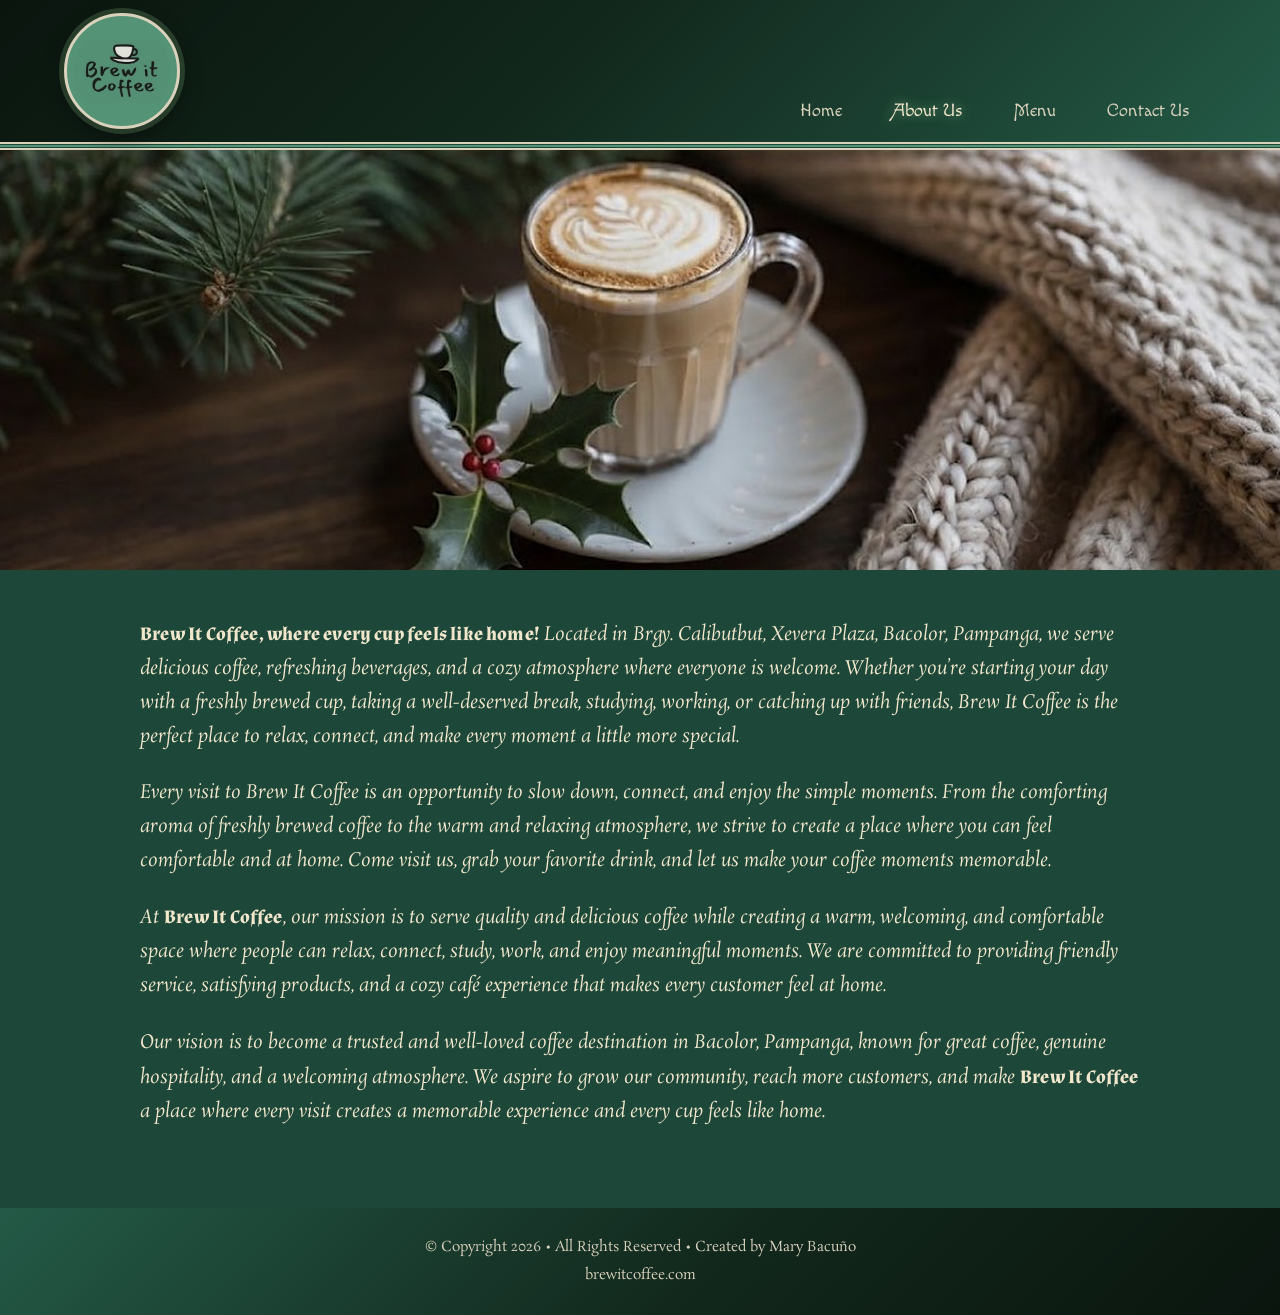
==== about.html @ 17ada0be "first commit" ====
<!--
	Brew It Coffee
	Your Name: Bacuño, Mary Angely M.
  Section: WD-202
	Today's Date: October 17, 2026

	-->

<!DOCTYPE html>
<html lang="en">
<head>
  <meta charset="UTF-8">
  <meta name="viewport" content="width=device-width, initial-scale=1">
  <title>About Us | Brew It Coffee</title>
  <link rel="icon" type="image/png" sizes="32x32" href="images/favicon-32.png">
  <link rel="icon" type="image/png" sizes="192x192" href="images/favicon-192.png">
  <link rel="apple-touch-icon" href="images/favicon-192.png">
  <link href="https://fonts.googleapis.com/css2?family=Almendra:wght@400;700&family=Macondo+Swash+Caps&family=Great+Vibes&family=Rosarivo:ital@0;1&display=swap" rel="stylesheet">
  <link rel="stylesheet" href="styles.css">
</head>
<body>
<header class="site-header">
  <a class="logo" href="index.html" aria-label="Brew It Coffee home"><img src="images/logo.jpg" alt="Brew It Coffee"></a>
  <button class="nav-toggle" aria-expanded="false" aria-controls="site-nav" aria-label="Open menu"><span></span><span></span><span></span></button>
  <nav id="site-nav" class="site-nav" aria-label="Main"><ul><li><a href="index.html">Home</a></li><li><a href="about.html" aria-current="page">About Us</a></li><li><a href="menu.html">Menu</a></li><li><a href="contact.html">Contact Us</a></li></ul></nav>
</header>
<div class="rule" aria-hidden="true"></div>

<main data-page="about"><div class="hero hero"><img src="images/hero-about.jpg" alt="A latte beside a knitted blanket"></div><section class="panel prose">
  <p><strong>Brew It Coffee, where every cup feels like home!</strong> Located in Brgy. Calibutbut, Xevera Plaza, Bacolor, Pampanga, we serve delicious coffee, refreshing beverages, and a cozy atmosphere where everyone is welcome. Whether you’re starting your day with a freshly brewed cup, taking a well-deserved break, studying, working, or catching up with friends, Brew It Coffee is the perfect place to relax, connect, and make every moment a little more special.</p>
  <p>Every visit to Brew It Coffee is an opportunity to slow down, connect, and enjoy the simple moments. From the comforting aroma of freshly brewed coffee to the warm and relaxing atmosphere, we strive to create a place where you can feel comfortable and at home. Come visit us, grab your favorite drink, and let us make your coffee moments memorable.</p>
  <p>At <strong>Brew It Coffee</strong>, our mission is to serve quality and delicious coffee while creating a warm, welcoming, and comfortable space where people can relax, connect, study, work, and enjoy meaningful moments. We are committed to providing friendly service, satisfying products, and a cozy café experience that makes every customer feel at home.</p>
  <p>Our vision is to become a trusted and well-loved coffee destination in Bacolor, Pampanga, known for great coffee, genuine hospitality, and a welcoming atmosphere. We aspire to grow our community, reach more customers, and make <strong>Brew It Coffee</strong> a place where every visit creates a memorable experience and every cup feels like home.</p>
</section>
</main>

<footer class="site-footer">
  <p>&copy; Copyright 2026 &bull; All Rights Reserved &bull; Created by <span style="white-space:nowrap">Mary&nbsp;Bacuño</span></p>
  <p><a href="index.html">brewitcoffee.com</a></p>
</footer>
<script src="script.js"></script>
</body>
</html>
---- styles.css ----
/* Brew It Coffee */
/* Your Name: Bacuño, Mary Angely M. */
/* Section: WD-202 */
/* Today's Date: October 17, 2026*/

/* Brew It Coffee — forest greens, sage and cream */
:root{
  --forest:#0f1f14; --pine:#1d4739; --moss:#25594a; --sage:#559376; --mint:#a8e6a1;
  --leaf:#356a2e; --cream:#d8d1bb; --white:#f1e7cc; --ink:#17251b;
  --font-nav:"Macondo Swash Caps","Almendra",serif; --font-head:"Almendra",Georgia,serif; --font-body:"Rosarivo",Georgia,serif; --font-script:"Great Vibes",cursive;
}
*{box-sizing:border-box}
[hidden]{display:none!important}
html{scroll-behavior:smooth}
body{margin:0;min-height:100vh;min-height:100dvh;display:flex;flex-direction:column;background:var(--forest);color:var(--white);font:1.05rem/1.7 var(--font-body)}
main{flex:1 0 auto;background:var(--pine)}
.order-page main{display:flex;flex-direction:column}
.order-page .order-form{flex:1 0 auto;align-content:start}
img{max-width:100%;display:block}
a{color:inherit}
:focus-visible{outline:3px solid var(--mint);outline-offset:3px}
.sr-only{position:absolute;width:1px;height:1px;overflow:hidden;clip:rect(0 0 0 0)}
.tablet-up{display:none}

/* Header */
.site-header{display:flex;align-items:center;justify-content:space-between;gap:1rem;padding:.9rem 1.25rem;background:linear-gradient(135deg,#0a150e 0%,#12281d 45%,#245a47 100%);position:relative;z-index:10}
.logo{display:block;width:140px;aspect-ratio:385/258;border-radius:20px;background:#559376;padding:0;border:2px solid var(--cream);box-shadow:0 6px 18px rgb(0 0 0/.35),inset 0 0 0 3px rgb(15 31 20/.25);overflow:hidden}
.logo img{width:100%;height:100%;object-fit:contain}
.nav-toggle{display:grid;gap:6px;width:48px;height:48px;padding:12px;background:none;border:2px solid var(--cream);border-radius:12px;cursor:pointer}
.nav-toggle span{height:2px;background:var(--cream);border-radius:2px;transition:transform .25s,opacity .2s}
.nav-toggle[aria-expanded="true"] span:nth-child(1){transform:translateY(8px) rotate(45deg)}
.nav-toggle[aria-expanded="true"] span:nth-child(2){opacity:0}
.nav-toggle[aria-expanded="true"] span:nth-child(3){transform:translateY(-8px) rotate(-45deg)}
.site-nav{position:absolute;inset:100% 0 auto;background:linear-gradient(180deg,#12281d,#0a150e);border-top:1px solid rgb(232 223 201/.3);box-shadow:0 14px 24px rgb(0 0 0/.4);opacity:0;visibility:hidden;transform:translateY(-12px);clip-path:inset(0 0 100% 0);transition:clip-path .38s cubic-bezier(.4,0,.2,1),opacity .3s ease,transform .38s cubic-bezier(.4,0,.2,1),visibility 0s linear .38s}
.site-nav.open{opacity:1;visibility:visible;transform:none;clip-path:inset(0 0 -30px 0);transition-delay:0s}
.site-nav li{opacity:0;transform:translateY(-6px);transition:opacity .3s ease,transform .3s ease}
.site-nav.open li{opacity:1;transform:none}
.site-nav.open li:nth-child(1){transition-delay:.06s}.site-nav.open li:nth-child(2){transition-delay:.11s}.site-nav.open li:nth-child(3){transition-delay:.16s}.site-nav.open li:nth-child(4){transition-delay:.21s}
.site-nav ul{list-style:none;margin:0;padding:0}
.site-nav li+li{border-top:2px solid var(--cream)}
.site-nav a{display:block;padding:.9rem;text-align:center;text-decoration:none;color:var(--cream);font:400 1.6rem/1.2 var(--font-nav)}
.site-nav a:hover,.site-nav a[aria-current="page"]{background:var(--pine);color:var(--white)}
.rule{height:8px;border-block:2px solid var(--cream);background:var(--sage);background-clip:content-box;padding-block:1px;box-shadow:0 0 0 0 transparent}

/* Hero */
.hero{position:relative;overflow:hidden}
.hero img{width:100%;height:auto}
.hero-title{position:absolute;inset:.6rem 0 auto;margin:0;text-align:center;font:700 clamp(1.4rem,3.4vw,2.1rem)/1.1 var(--font-head);color:var(--cream);text-shadow:0 2px 6px rgb(0 0 0/.55)}

/* Panels */
.panel{background:var(--pine);padding:2rem 1.5rem 2.5rem}
.prose{display:flex;flex-direction:column;align-items:center}
.prose p{width:100%;max-width:1000px;margin:0 0 1.4rem;font-style:italic}
.prose strong{font-style:normal;font-family:var(--font-head);letter-spacing:.01em}
.chip{display:block;background:#3f9170;color:#0d1a12;border-radius:12px;padding:.7rem 1rem;text-align:center;font-family:var(--font-head);font-weight:700}
.btn-order{display:inline-block;margin-top:1.2rem;padding:.9rem 2.6rem;border-radius:999px;text-decoration:none;color:var(--cream);font:700 1.3rem var(--font-head);letter-spacing:.04em;background:linear-gradient(100deg,#0f1f14 0%,#1d4739 40%,#5b977a 75%,#a8e6a1 100%);background-size:200% 100%;background-position:0 0;box-shadow:0 8px 20px rgb(0 0 0/.35);transition:background-position .5s ease,transform .25s ease,box-shadow .25s ease,color .25s ease}
.btn-order:hover,.btn-order:focus-visible{background-position:100% 0;color:#0f1f14;transform:translateY(-2px);box-shadow:0 12px 26px rgb(0 0 0/.45),0 0 0 3px rgb(168 230 161/.55),0 0 22px rgb(168 230 161/.5)}
.btn-order:active{transform:translateY(0)}
.video-slot video{display:block;width:100%;height:100%;object-fit:cover;background:#0f1f14}
.video-slot{overflow:hidden;width:min(100%,300px);aspect-ratio:1178/1906;margin:.5rem 0 0;border:6px solid #3f9170;border-radius:4px;background:linear-gradient(160deg,#143025,#0f1f14);color:var(--cream);place-items:center}

/* Home (mobile info cards) */
.home-hero img{height:210px;object-fit:cover;object-position:center 30%}
.visit{display:grid;gap:1rem;width:100%;max-width:560px;margin-top:.4rem}
.info-card{display:flex;align-items:center;gap:1rem;padding:1rem 1.1rem;border-radius:18px;background:rgb(255 255 255/.05);border:1px solid rgb(216 209 187/.28)}
.info-card .c-badge{flex:none;width:54px;height:54px;margin:0}
.info-card .c-badge svg{width:27px;height:27px}
.info-body{display:grid;gap:.45rem;min-width:0;font-style:normal}
.info-body p{margin:0;font-style:normal}
.info-body .label{font:700 1.05rem/1.3 var(--font-head)}
.info-body .hours{font:700 1rem/1.4 var(--font-head);color:var(--cream)}
.info-body .chip{padding:.5rem .8rem;font-size:.95rem;text-decoration:underline;word-break:break-all}
@media (max-width:699px){.btn-order{display:block;width:100%;max-width:340px;margin:1.6rem auto 0;text-align:center}}
.home-hero{display:none}
@media (min-width:700px){.home-hero{display:block}.home-hero img{height:auto;object-fit:fill}}
/* Menu */
.script{font:400 clamp(2.6rem,8vw,4rem)/1.1 var(--font-script);color:var(--cream);text-align:center;margin:0 0 1.5rem;text-shadow:0 3px 6px rgb(0 0 0/.4)}
.menu-grid{display:grid;gap:1.5rem;max-width:1200px;margin:0 auto 1.5rem}
.table-wrap{border-radius:16px;overflow-x:auto;box-shadow:0 10px 26px rgb(0 0 0/.28);background:#eef3df}
.menu-grid .table-wrap{margin:0}
.menu-table{width:100%;border-collapse:separate;border-spacing:0;color:var(--ink);font:1rem/1.35 system-ui,sans-serif}
.menu-table th,.menu-table td{padding:.65rem .9rem;border-bottom:1px solid rgb(23 37 27/.12);white-space:nowrap;text-align:center}
.menu-table thead th{background:#336b36;color:#f4f1de;font-weight:700;letter-spacing:.08em;font-size:.9rem;border-bottom:0}
.menu-table thead th:first-child,.menu-table tbody th{text-align:left}
.menu-table thead th:first-child{font-size:1rem}
.menu-table tbody th{font-weight:600;white-space:normal;width:50%}
.menu-table td{font-variant-numeric:tabular-nums}
.menu-table tbody tr:nth-child(even){background:#e1ecd0}
.menu-table tbody tr{transition:background .2s}
.menu-table tbody tr:hover{background:#cfe3b8}
.menu-table tbody tr:last-child th,.menu-table tbody tr:last-child td{border-bottom:0}
.menu-table td:last-child{font-weight:700;color:#1e4a26}
.addons{display:grid;gap:1.5rem;max-width:900px;margin:0 auto;align-items:start}
.addons .table-wrap{margin:0}
.menu-table.addon thead th{text-align:center;font-size:1rem}
.menu-table.addon tbody th{width:auto}
.menu-table.addon td{font-weight:700;color:#1e4a26}
@media (min-width:700px){.addons{grid-template-columns:1fr 1fr}}
@media (min-width:1024px){.menu-grid{grid-template-columns:1fr 1fr;align-items:start}}

/* Contact */
.contact{text-align:center;display:flex;flex-direction:column;align-items:center}
.lead{font:700 1.2rem/1.5 var(--font-head);max-width:34ch;margin:0 auto 2.2rem}
.map{position:relative;width:100%;max-width:640px;margin-inline:auto;border:8px solid #3f9170;background:#3f9170}
.map-btn{position:relative;display:block;width:100%;text-decoration:none}
.map-btn picture{display:block;width:100%}
.map-btn img{display:block;width:100%;max-width:none;height:auto}
.map-hint{position:absolute;left:50%;bottom:.8rem;translate:-50% 0;padding:.4rem 1rem;border-radius:999px;background:rgb(15 31 20/.88);color:var(--cream);font:700 .95rem var(--font-head);transition:background .2s}
.map-btn:hover .map-hint{background:#245a47}
@media (min-width:1024px){.map{max-width:780px}}

/* Contact cards */
.contact-list{list-style:none;margin:0 auto 2.2rem;padding:0;display:flex;flex-wrap:wrap;justify-content:center;gap:1.1rem;width:100%;max-width:1040px}
.contact-card{flex:0 1 260px;display:flex;flex-direction:column;align-items:center;gap:.35rem;padding:1.4rem 1rem 1.3rem;border-radius:20px;background:rgb(255 255 255/.05);border:1px solid rgb(216 209 187/.28);font:700 1.05rem/1.4 var(--font-head);transition:transform .25s ease,border-color .25s ease,background .25s ease,box-shadow .25s ease}
.contact-card:hover{transform:translateY(-4px);border-color:#a8e6a1;background:rgb(255 255 255/.09);box-shadow:0 14px 28px rgb(0 0 0/.3)}
.c-badge{display:grid;place-items:center;width:66px;height:66px;margin-bottom:.5rem;border-radius:50%;background:linear-gradient(145deg,#0f1f14,#2c6a55);border:2px solid var(--cream);color:#a8e6a1;box-shadow:0 6px 14px rgb(0 0 0/.35),inset 0 0 0 3px rgb(168 230 161/.12);transition:color .25s,background .25s}
.c-badge svg{width:34px;height:34px}
.contact-card:hover .c-badge{background:linear-gradient(145deg,#5b977a,#a8e6a1);color:#0f1f14}
.c-label{font-size:1.1rem;color:var(--cream);letter-spacing:.02em}
.contact-card a,.c-value{word-break:break-word}
@media (min-width:1024px){.contact-card{flex-basis:320px}}
@media (max-width:599px){.contact-card{flex:1 1 100%}}
/* Order form */
.order-form{position:relative;margin-top:-30px;border-radius:30px 30px 0 0;background:linear-gradient(165deg,#1d4739 0%,#25594a 100%);color:var(--white);padding:1.5rem;display:grid;gap:.5rem;font:.95rem system-ui,sans-serif}
.order-form b{color:#ffb09f}
.order-form input,.order-form textarea{width:100%;padding:.7rem .8rem;border:1px solid rgb(216 209 187/.55);border-radius:10px;font:inherit;background:#f4eedb;color:var(--ink);margin-bottom:.7rem}
.order-form input:invalid:not(:placeholder-shown),.order-form .invalid{border-color:#ff8f80;box-shadow:0 0 0 3px rgb(255 143 128/.35)}
.order-form textarea{resize:vertical}
.order-form button{padding:.8rem;border:0;border-radius:999px;background:linear-gradient(100deg,#0f1f14 0%,#1d4739 40%,#5b977a 75%,#a8e6a1 100%);background-size:200% 100%;background-position:0 0;color:var(--cream);font:700 1.1rem var(--font-head);letter-spacing:.05em;cursor:pointer;box-shadow:0 8px 18px rgb(0 0 0/.3);transition:background-position .5s ease,color .25s ease,transform .25s ease}
.order-form button:hover,.order-form button:focus-visible{background-position:100% 0;color:#0f1f14;transform:translateY(-2px)}
.form-error{color:#ffb3a7;margin:0;font-weight:600}
.thanks{text-align:center;padding-block:3rem;display:flex;flex-direction:column;align-items:center;justify-content:center}
.confirm-page main{background:var(--pine)}
.confirm-page .hero{width:100%;margin:0}
.confirm-page .hero img{width:100%;height:auto;max-height:min(56vh,520px);object-fit:cover;object-position:center 55%}
.confirm-page .thanks{padding-block:2.5rem 3.5rem}
.thanks .lead{max-width:none}

.order-page .hero img{height:200px;object-fit:cover;object-position:center 18%}
.order-form label{font-weight:600;color:var(--cream)}
.order-form input:focus,.order-form textarea:focus{outline:3px solid #a8e6a1;outline-offset:1px}
.order-form textarea{min-height:110px}
/* Footer */
.site-footer{background:linear-gradient(135deg,#245a47 0%,#12281d 55%,#0a150e 100%);color:var(--cream);text-align:center;padding:1.5rem 1rem;font-size:.9rem}
.site-footer p{margin:.2rem 0}
.site-footer a{text-decoration:none}

/* Tablet */
@media (min-width:700px){
  .tablet-up{display:block}.mobile-only{display:none}
  .video-slot.tablet-up{display:grid}
  .site-header{flex-direction:column;padding-bottom:.4rem}
  .logo{width:200px}
  .nav-toggle{display:none}
  .site-nav{position:static;background:none;box-shadow:none;border:0;width:100%;opacity:1;visibility:visible;transform:none;clip-path:none;transition:none}
  .site-nav li{opacity:1;transform:none;transition:none}
  .site-nav ul{display:flex;justify-content:center}
  .site-nav li+li{border:0;border-left:3px solid var(--cream)}
  .site-nav a{padding:.5rem 2.2rem;font-size:1.5rem}
  .site-nav a:hover,.site-nav a[aria-current="page"]{background:none;color:var(--white);text-shadow:0 0 12px rgb(168 230 161/.6)}
  .panel{padding:2.5rem 3rem 3rem}
  .order-form{padding:2rem 3rem}
  .order-page .hero img{height:260px}
  .lead{max-width:680px}
}
/* Desktop */
@media (min-width:1024px){
  .site-header{flex-direction:row;padding:1rem 4rem .6rem}
  .logo{width:170px}
  .site-nav{width:auto;align-self:flex-end}
  .site-nav a{font-size:1.15rem;padding:.4rem 1.6rem}
  .site-nav li+li{border:0}
  .panel{padding:3rem 5rem 3.5rem}
  .prose p{font-size:1.18rem;line-height:1.8}
  .order-page main{display:grid;grid-template-columns:minmax(0,4fr) minmax(0,7fr)}
  .order-page .hero{position:relative;min-height:460px}
  .order-page .hero img{position:absolute;inset:0;height:100%;object-position:center}
  .order-form{padding:2rem 4rem;align-content:center;margin-top:0;border-radius:0}
  .lead{max-width:900px;font-size:1.7rem}
}
@media (prefers-reduced-motion:reduce){*{transition:none!important;scroll-behavior:auto!important}}
@media (max-width:600px){.menu-grid .panel,.panel{padding-left:.9rem;padding-right:.9rem}.table-wrap{overflow:hidden;border-radius:16px}.menu-table thead tr:first-child th:first-child{border-top-left-radius:16px}.menu-table thead tr:first-child th:last-child{border-top-right-radius:16px}.menu-table{table-layout:fixed;font-size:.88rem}.menu-table th,.menu-table td{padding:.55rem .4rem;white-space:normal;overflow-wrap:anywhere}.menu-table thead th{font-size:.74rem;letter-spacing:.03em}.menu-table thead th:first-child{font-size:.8rem}.menu-table thead th:first-child,.menu-table tbody th{width:46%;padding-left:.7rem}.menu-table thead th:not(:first-child),.menu-table td{width:27%}.menu-table.addon thead th:first-child,.menu-table.addon tbody th{width:auto}}
/* Logo: same artwork, presented as a round emblem */
.site-header{justify-content:center;padding-block:.8rem}
.logo{width:96px;height:96px;aspect-ratio:1;border-radius:50%;border:3px solid var(--cream);background:#559376;padding:7px;box-shadow:0 0 0 5px rgb(168 230 161/.18),0 8px 22px rgb(0 0 0/.45);transition:transform .3s ease,box-shadow .3s ease}
.logo:hover{transform:scale(1.05) rotate(-2deg);box-shadow:0 0 0 6px rgb(168 230 161/.35),0 10px 26px rgb(0 0 0/.5)}
.logo img{border-radius:50%;object-fit:contain}
.nav-toggle{position:absolute;right:1rem;top:50%;transform:translateY(-50%)}
@media (min-width:700px){.logo{width:128px;height:128px}}
@media (min-width:1024px){.site-header{justify-content:space-between}.logo{width:116px;height:116px}}
/* Hero images: always show the whole picture (no cropping), just scaled smaller */
.hero{background:var(--pine);padding:0}
.hero img,.home-hero img,.order-page .hero img,.confirm-page .hero img{position:static!important;width:100%!important;max-width:none!important;height:auto!important;max-height:none!important;object-fit:fill!important;object-position:center!important;margin:0;border-radius:0}
.confirm-page .hero{padding:0}
.confirm-page .hero img{width:100%!important;height:150px!important;object-fit:cover!important;object-position:center 55%!important;margin:0!important;border-radius:0}
@media (min-width:700px){.confirm-page .hero img{height:190px!important}}
@media (min-width:1024px){.confirm-page .hero img{height:230px!important}}
.order-page .hero{min-height:0!important;padding:0}
@media (min-width:1024px){.order-page .hero{min-height:100%!important}.order-page .hero img{position:absolute!important;inset:0!important;width:100%!important;height:100%!important;object-fit:cover!important;object-position:center!important;border-radius:0}}
@media (max-width:699px){.site-footer{padding:1.5rem .4rem}.site-footer p:first-child{white-space:nowrap;font-size:2.5vw}.site-footer p:last-child{font-size:2.5vw}}
html{height:100%;background:#0a150e}body{min-height:100%!important;background:var(--pine)}
a[href*="facebook.com"]{overflow-wrap:anywhere;word-break:break-all}

/* Live Google Map */
.map{aspect-ratio:16/10;overflow:hidden}
@media (min-width:700px){.map{aspect-ratio:16/8}}
.map-frame{position:absolute;inset:0;width:100%;height:100%;border:0;display:block}
.map-open{position:absolute;top:.6rem;left:.6rem;z-index:2;display:inline-flex;align-items:center;gap:.4rem;padding:.4rem .7rem;border-radius:3px;background:#fff;color:#1a73e8;font:500 .85rem/1 Roboto,Arial,sans-serif;text-decoration:none;box-shadow:0 1px 4px rgb(0 0 0/.3)}
.map-open svg{width:14px;height:14px}
.map-open:hover{background:#f1f3f4}

/* Contact page banner: full width, cropped (not squished) */
main[data-page="contact"] .hero img{width:100%!important;height:240px!important;object-fit:cover!important;object-position:center 65%!important}
@media (min-width:700px){main[data-page="contact"] .hero img{height:320px!important}}
@media (min-width:1024px){main[data-page="contact"] .hero img{height:clamp(300px,26vw,560px)!important;object-position:center 60%!important}}

/* Menu redesign */
.sr-only{position:absolute;width:1px;height:1px;overflow:hidden;clip:rect(0 0 0 0);white-space:nowrap}
.m-sub{margin:-.6rem 0 2rem;text-align:center;font:italic 1.1rem/1.4 var(--font-body);color:var(--cream);opacity:.85;letter-spacing:.04em}
.m-sub::after{content:"";display:block;width:90px;height:2px;margin:1rem auto 0;background:linear-gradient(90deg,transparent,var(--mint),transparent)}
.menu-board{display:grid;grid-template-columns:1fr;gap:1.4rem;max-width:1100px;margin:0 auto 1.4rem}
@media (min-width:800px){.menu-board{grid-template-columns:1fr 1fr;grid-auto-rows:1fr;align-items:stretch}.menu-board .m-card{display:flex;flex-direction:column;width:100%;margin:0}.menu-board .m-card ul{flex:1}}
.m-card{position:relative;padding:1.3rem 1.4rem 1.1rem;border-radius:22px;background:#f6efdb;color:var(--ink);border:1px solid rgb(216 209 187/.9);box-shadow:0 14px 30px rgb(0 0 0/.3);max-width:1100px;margin-left:auto;margin-right:auto;transition:transform .25s ease,border-color .25s ease}
.m-card:hover{transform:translateY(-3px);border-color:var(--sage)}
.m-card::before{content:"";position:absolute;left:1.4rem;right:1.4rem;top:0;height:3px;border-radius:0 0 4px 4px;background:linear-gradient(90deg,var(--leaf),var(--sage))}
.m-head{display:flex;align-items:baseline;justify-content:space-between;gap:1rem;padding-bottom:.7rem;margin-bottom:.3rem;border-bottom:1px solid rgb(23 37 27/.18)}
.m-head h2{margin:0;font:700 1.45rem/1.1 var(--font-head);color:var(--pine);letter-spacing:.02em}
.m-cols{display:grid;grid-template-columns:4.2rem 4.2rem;text-align:right;font:700 .72rem/1 system-ui,sans-serif;letter-spacing:.16em;text-transform:uppercase;color:var(--leaf)}
.m-note{font:italic .95rem var(--font-body);color:var(--ink);opacity:.7}
.m-card ul{list-style:none;margin:0;padding:0}
.m-row{display:flex;align-items:baseline;gap:.5rem;padding:.7rem 0;color:var(--ink);font:1.08rem/1.3 var(--font-body);transition:background .2s,padding .2s}
.m-row:hover{background:rgb(53 106 46/.09);padding-left:.4rem;border-radius:8px}
.m-name{flex:0 1 auto}
.m-lead{flex:1 1 .5rem;min-width:.5rem;border-bottom:2px dotted rgb(23 37 27/.3);transform:translateY(-.25rem)}
.m-price{flex:none;width:4.2rem;text-align:right;font:700 1rem/1 system-ui,sans-serif;font-variant-numeric:tabular-nums;color:#1e4a26}
.m-hot{color:#4a5a4d;font-weight:500}
.m-none{opacity:.35;font-weight:400}
.m-tag{display:inline-block;margin-left:.45rem;padding:.15rem .5rem;border-radius:999px;background:var(--leaf);color:#fff;font:700 .62rem/1.2 system-ui,sans-serif;letter-spacing:.08em;text-transform:uppercase;vertical-align:middle}
.m-addons{max-width:1100px}
.m-chips{display:flex;flex-wrap:wrap;justify-content:center;gap:.6rem;padding-top:.9rem!important;padding-bottom:.4rem!important}
.m-chip{display:inline-flex;align-items:center;gap:.6rem;padding:.45rem .5rem .45rem .9rem;border-radius:999px;border:1px solid rgb(23 37 27/.2);background:rgb(255 255 255/.65);color:var(--ink);font:1rem/1 var(--font-body);transition:background .2s,transform .2s}
.m-chip:hover{background:#e1ecd0;transform:translateY(-2px)}
.m-chip b{padding:.28rem .6rem;border-radius:999px;background:var(--leaf);color:#fff;font:700 .85rem/1 system-ui,sans-serif}
@media (max-width:480px){.m-card{padding:1.1rem 1rem .9rem}.m-head h2{font-size:1.25rem}.m-row{font-size:1rem}.m-cols,.m-price{width:3.6rem}.m-cols{grid-template-columns:3.6rem 3.6rem}.m-tag{display:table;margin:.25rem 0 0}}
/* Confirm page: show the whole storefront sign */
body.confirm-page main[data-page="confirm"] .hero{display:flex!important;justify-content:center;align-items:center;min-height:0!important;background:var(--forest)!important}
body.confirm-page main[data-page="confirm"] .hero img{position:static!important;display:block;width:100%!important;max-width:none!important;height:auto!important;max-height:480px!important;object-fit:cover!important;object-position:38% 50%!important;margin:0!important}
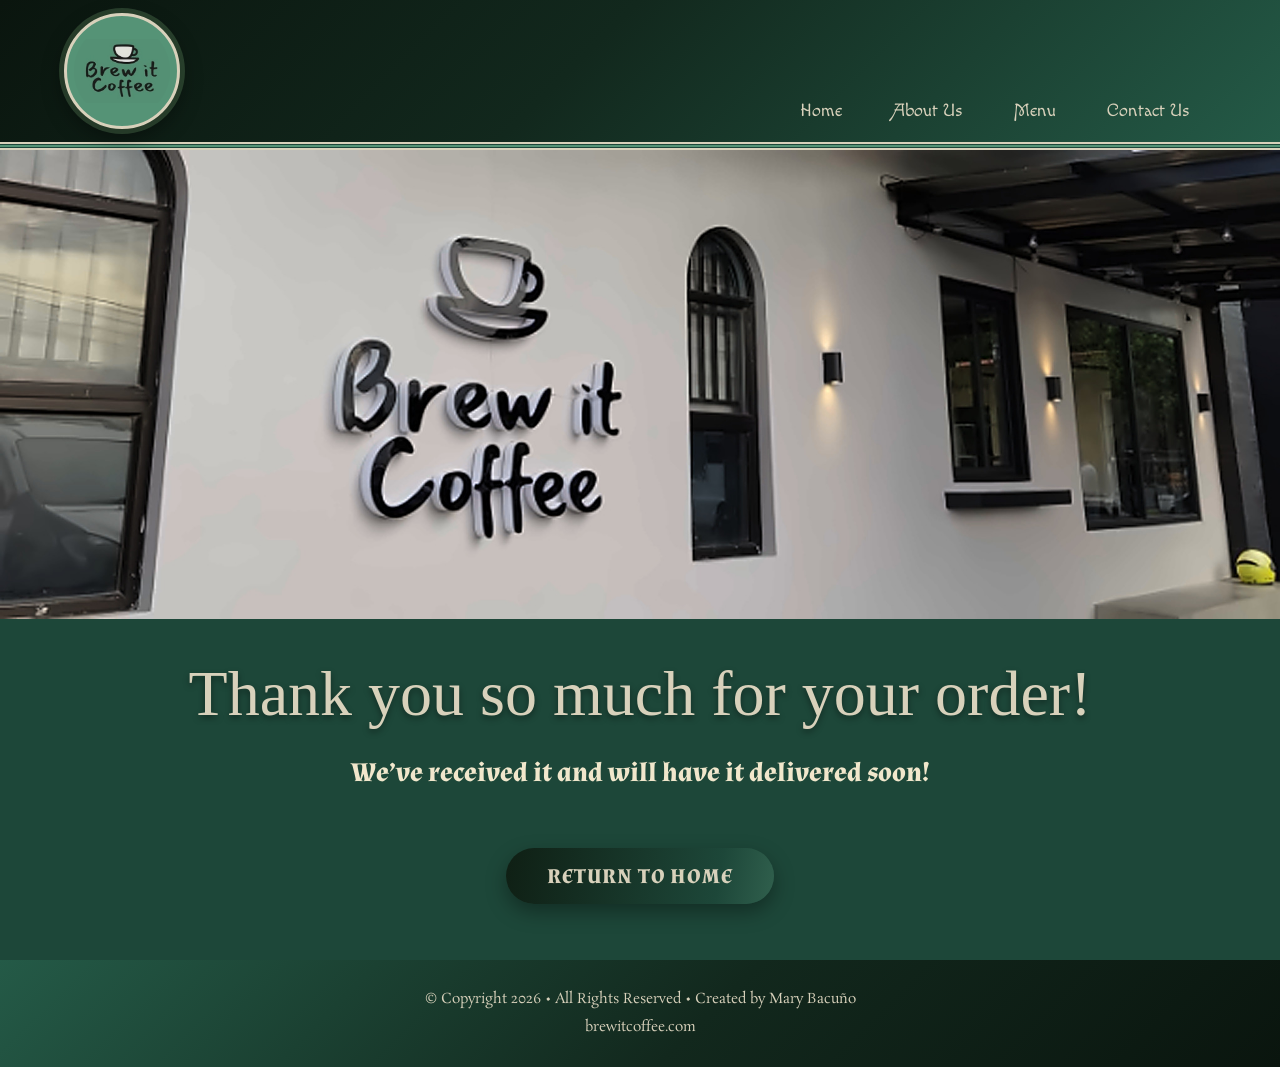
==== commit fb5f75f9: "Adjustments and Improvements" ====
--- a/about.html
+++ b/about.html
@@ -11,26 +11,27 @@
 <head>
   <meta charset="UTF-8">
   <meta name="viewport" content="width=device-width, initial-scale=1">
-  <title>About Us | Brew It Coffee</title>
+  <title>Thank You | Brew It Coffee</title>
   <link rel="icon" type="image/png" sizes="32x32" href="images/favicon-32.png">
   <link rel="icon" type="image/png" sizes="192x192" href="images/favicon-192.png">
   <link rel="apple-touch-icon" href="images/favicon-192.png">
   <link href="https://fonts.googleapis.com/css2?family=Almendra:wght@400;700&family=Macondo+Swash+Caps&family=Great+Vibes&family=Rosarivo:ital@0;1&display=swap" rel="stylesheet">
   <link rel="stylesheet" href="styles.css">
 </head>
-<body>
+<body class="confirm-page">
 <header class="site-header">
   <a class="logo" href="index.html" aria-label="Brew It Coffee home"><img src="images/logo.jpg" alt="Brew It Coffee"></a>
   <button class="nav-toggle" aria-expanded="false" aria-controls="site-nav" aria-label="Open menu"><span></span><span></span><span></span></button>
-  <nav id="site-nav" class="site-nav" aria-label="Main"><ul><li><a href="index.html">Home</a></li><li><a href="about.html" aria-current="page">About Us</a></li><li><a href="menu.html">Menu</a></li><li><a href="contact.html">Contact Us</a></li></ul></nav>
+  <nav id="site-nav" class="site-nav" aria-label="Main"><ul><li><a href="index.html">Home</a></li><li><a href="about.html">About Us</a></li><li><a href="menu.html">Menu</a></li><li><a href="contact.html">Contact Us</a></li></ul></nav>
 </header>
 <div class="rule" aria-hidden="true"></div>
 
-<main data-page="about"><div class="hero hero"><img src="images/hero-about.jpg" alt="A latte beside a knitted blanket"></div><section class="panel prose">
-  <p><strong>Brew It Coffee, where every cup feels like home!</strong> Located in Brgy. Calibutbut, Xevera Plaza, Bacolor, Pampanga, we serve delicious coffee, refreshing beverages, and a cozy atmosphere where everyone is welcome. Whether you’re starting your day with a freshly brewed cup, taking a well-deserved break, studying, working, or catching up with friends, Brew It Coffee is the perfect place to relax, connect, and make every moment a little more special.</p>
-  <p>Every visit to Brew It Coffee is an opportunity to slow down, connect, and enjoy the simple moments. From the comforting aroma of freshly brewed coffee to the warm and relaxing atmosphere, we strive to create a place where you can feel comfortable and at home. Come visit us, grab your favorite drink, and let us make your coffee moments memorable.</p>
-  <p>At <strong>Brew It Coffee</strong>, our mission is to serve quality and delicious coffee while creating a warm, welcoming, and comfortable space where people can relax, connect, study, work, and enjoy meaningful moments. We are committed to providing friendly service, satisfying products, and a cozy café experience that makes every customer feel at home.</p>
-  <p>Our vision is to become a trusted and well-loved coffee destination in Bacolor, Pampanga, known for great coffee, genuine hospitality, and a welcoming atmosphere. We aspire to grow our community, reach more customers, and make <strong>Brew It Coffee</strong> a place where every visit creates a memorable experience and every cup feels like home.</p>
+<main data-page="confirm"><div class="hero hero tall"><img src="images/hero-confirm.jpg" alt="Brew it Coffee storefront sign on a white wall"></div><section class="panel thanks">
+  <h1 class="script">Thank you so much for your order!</h1>
+  <p class="lead">We’ve received it and will have it delivered soon!</p>
+  <!-- NEW (Confirm): re-uses the existing .btn-order class so the gradient, hover effect and
+       font are exactly the same as the "ORDER HERE!" button on the home page -->
+  <a class="btn-order" href="index.html">Return to Home</a>
 </section>
 </main>
 
@@ -40,4 +41,4 @@
 </footer>
 <script src="script.js"></script>
 </body>
-</html>
+</html>
--- a/styles.css
+++ b/styles.css
@@ -209,10 +209,16 @@
 .map-open svg{width:14px;height:14px}
 .map-open:hover{background:#f1f3f4}
 
-/* Contact page banner: full width, cropped (not squished) */
-main[data-page="contact"] .hero img{width:100%!important;height:240px!important;object-fit:cover!important;object-position:center 65%!important}
-@media (min-width:700px){main[data-page="contact"] .hero img{height:320px!important}}
-@media (min-width:1024px){main[data-page="contact"] .hero img{height:clamp(300px,26vw,560px)!important;object-position:center 60%!important}}
+/* CHANGED (Contact): banner is a wide panorama. Instead of fixed pixel heights we use an
+   aspect-ratio per screen size, and point object-position at the left side (POS screen,
+   menu board, grinder) so nothing important is cut off on phones. On desktop the whole
+   photo is shown. The panel's top padding is also reduced to close the gap under the banner. */
+main[data-page="contact"] .hero img{width:100%!important;height:auto!important;aspect-ratio:16/9;object-fit:cover!important;object-position:12% 50%!important}
+@media (min-width:700px){main[data-page="contact"] .hero img{aspect-ratio:12/5;object-position:18% 50%!important}}
+@media (min-width:1024px){main[data-page="contact"] .hero img{aspect-ratio:1890/495;object-position:center!important}}
+main[data-page="contact"] .panel.contact{padding-top:1.1rem}
+@media (min-width:700px){main[data-page="contact"] .panel.contact{padding-top:1.4rem}}
+main[data-page="contact"] .lead{margin-bottom:1.6rem}
 
 /* Menu redesign */
 .sr-only{position:absolute;width:1px;height:1px;overflow:hidden;clip:rect(0 0 0 0);white-space:nowrap}
@@ -245,3 +251,76 @@
 /* Confirm page: show the whole storefront sign */
 body.confirm-page main[data-page="confirm"] .hero{display:flex!important;justify-content:center;align-items:center;min-height:0!important;background:var(--forest)!important}
 body.confirm-page main[data-page="confirm"] .hero img{position:static!important;display:block;width:100%!important;max-width:none!important;height:auto!important;max-height:480px!important;object-fit:cover!important;object-position:38% 50%!important;margin:0!important}
+
+/* ============================================================
+   CHANGES FOR THIS UPDATE (search "CHANGED" / "NEW" to find them)
+   ============================================================ */
+
+/* CHANGED (all pages): .btn-order is shared by the Home and Confirm buttons. Upper-casing is
+   applied in CSS so "Return to Home" looks identical to "ORDER HERE!" (no visual change to
+   the existing button, which was already typed in capitals). */
+.btn-order{text-transform:uppercase}
+
+/* NEW (Home): wrapper that stacks the button on top of the video */
+.video-block{display:flex;flex-direction:column;align-items:center;width:100%}
+@media (min-width:700px){
+  .video-block .btn-order{margin:0 0 1rem;white-space:nowrap}   /* button sits right above the video */
+  .video-block .video-slot{margin-top:0}
+}
+
+/* NEW (About): 2-column layout. Mobile = one column (photo first, then text). */
+.about{padding-top:1.75rem}
+.about-layout{display:grid;gap:1.75rem;max-width:1100px;margin:0 auto;align-items:start}
+.about-photo{margin:0;border-radius:22px;overflow:hidden;border:3px solid var(--cream);box-shadow:0 14px 30px rgb(0 0 0/.35);background:var(--forest)}
+.about-photo img{width:100%;height:auto;aspect-ratio:4/5;object-fit:cover;object-position:center 35%}   /* height:auto stops the HTML height="" attribute from stretching the photo */
+.about-text{display:grid;gap:1.8rem}
+.about-block h2{margin:0 0 .7rem;font:700 1.7rem/1.15 var(--font-head);color:var(--cream);letter-spacing:.01em}
+.about-block h2::after{content:"";display:block;width:56px;height:3px;margin-top:.55rem;border-radius:3px;background:linear-gradient(90deg,var(--mint),var(--sage))}
+.about-block p{margin:0 0 1rem;font-style:normal;line-height:1.8}   /* normal (not italic) body text */
+.about-block p:last-child{margin-bottom:0}
+@media (min-width:900px){
+  .about-layout{grid-template-columns:minmax(0,5fr) minmax(0,7fr);gap:3rem}
+  .about-photo{position:sticky;top:1.5rem}      /* photo stays in view while reading */
+  .about-photo img{aspect-ratio:3/4}
+  .about-block h2{font-size:2rem}
+  .about-block p{font-size:1.12rem}
+}
+
+/* NEW (Menu): photo showcase around the "Menu" heading */
+.menu-showcase{display:grid;grid-template-columns:1fr;gap:1.1rem;max-width:1100px;margin:0 auto 2.2rem;align-items:center}
+.showcase-title{order:-1;text-align:center}           /* phones: title first */
+.showcase-title .script{margin-bottom:1rem}
+.showcase-title .m-sub{margin:0}
+.showcase-side{display:grid;grid-template-columns:1fr 1fr;gap:.8rem;align-items:center}   /* CHANGED: same level */
+.s-photo{margin:0;overflow:hidden;border-radius:999px 999px 18px 18px;border:3px solid var(--cream);background:var(--forest);box-shadow:0 12px 26px rgb(0 0 0/.35);transition:transform .3s ease,border-color .3s ease}
+.s-photo:hover{transform:translateY(-4px);border-color:var(--mint)}
+.s-photo img{width:100%;height:100%;object-fit:cover}
+/* CHANGED: all four photos share one size (4:5) - no more tall/short mix */
+.s-photo{aspect-ratio:4/5}
+@media (min-width:900px){
+  .menu-showcase{grid-template-columns:minmax(0,1fr) minmax(250px,auto) minmax(0,1fr);gap:2rem}
+  .showcase-title{order:0}
+  /* CHANGED: removed the staggered alignment so all photos sit on one line */
+}
+
+/* CHANGED (Contact): the Facebook link is short text now, so allow normal word wrapping
+   (the global a[href*="facebook.com"] rule breaks words anywhere, meant for the long raw URL) */
+.contact-card a[href*="facebook.com"]{word-break:normal;overflow-wrap:normal;font-size:1.1rem}
+
+/* CHANGED (Menu, bug fix): on phones the "Hot / Iced" header was squeezed into a 3.6rem-wide box that
+   needed 7.2rem, so "Iced" stuck out past the card and made the page scroll sideways.
+   Letting it size to its two columns lines it up with the price columns below. */
+@media (max-width:480px){.m-cols{width:auto}}
+
+/* CHANGED (Menu, bug fix): on phones the four drink cards were shrinking to fit their own text, so each had
+   a different width. Making them fill the column gives every card the same width at all screen sizes. */
+.menu-board .m-card{width:100%;margin-left:0;margin-right:0}
+
+/* CHANGED (Contact): Business Hours is a normal .contact-card (so it gets the same layout + hover animation).
+   Hidden on phones, shown on tablet and desktop. On tablet the 4 cards fall into 2 x 2; on wide desktops all 4 fit in one row. */
+.contact-card.hours-card{display:none}
+@media (min-width:700px){.contact-card.hours-card{display:flex}}
+@media (min-width:1024px){.contact-list{max-width:1200px}.contact-card{flex-basis:280px}}
+
+/* CHANGED (Menu): on tablets the photo rows were stretching very large; cap each row's width */
+@media (max-width:899px){.showcase-side{width:100%;max-width:440px;justify-self:center}}
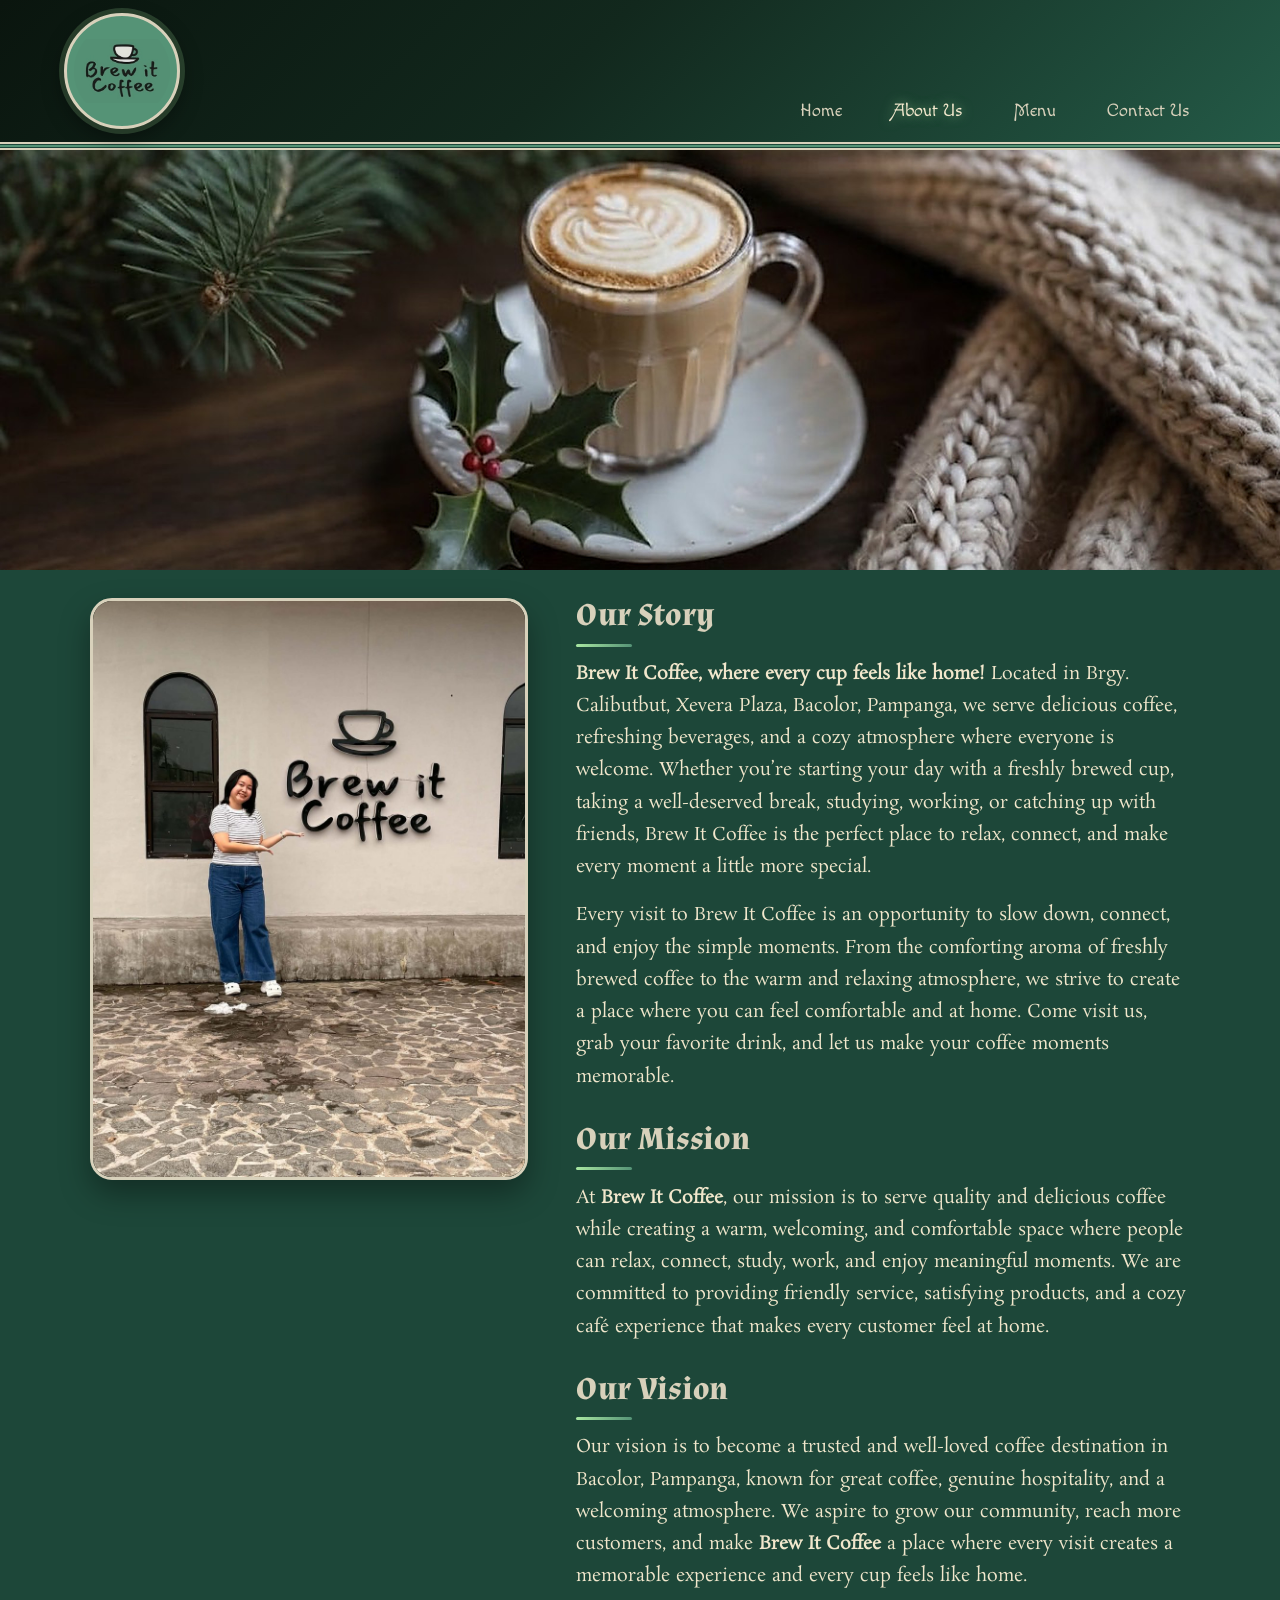
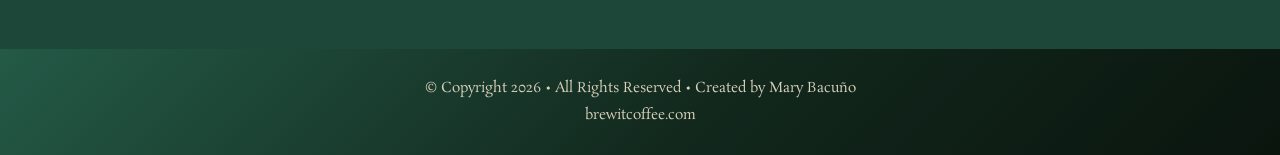
==== commit a2b794e0: "Updated about and confirm" ====
--- a/about.html
+++ b/about.html
@@ -3,7 +3,7 @@
 	Your Name: Bacuño, Mary Angely M.
   Section: WD-202
 	Today's Date: October 17, 2026
-
+  
 	-->
 
 <!DOCTYPE html>
@@ -11,27 +11,47 @@
 <head>
   <meta charset="UTF-8">
   <meta name="viewport" content="width=device-width, initial-scale=1">
-  <title>Thank You | Brew It Coffee</title>
+  <title>About Us | Brew It Coffee</title>
   <link rel="icon" type="image/png" sizes="32x32" href="images/favicon-32.png">
   <link rel="icon" type="image/png" sizes="192x192" href="images/favicon-192.png">
   <link rel="apple-touch-icon" href="images/favicon-192.png">
   <link href="https://fonts.googleapis.com/css2?family=Almendra:wght@400;700&family=Macondo+Swash+Caps&family=Great+Vibes&family=Rosarivo:ital@0;1&display=swap" rel="stylesheet">
   <link rel="stylesheet" href="styles.css">
 </head>
-<body class="confirm-page">
+<body>
 <header class="site-header">
   <a class="logo" href="index.html" aria-label="Brew It Coffee home"><img src="images/logo.jpg" alt="Brew It Coffee"></a>
   <button class="nav-toggle" aria-expanded="false" aria-controls="site-nav" aria-label="Open menu"><span></span><span></span><span></span></button>
-  <nav id="site-nav" class="site-nav" aria-label="Main"><ul><li><a href="index.html">Home</a></li><li><a href="about.html">About Us</a></li><li><a href="menu.html">Menu</a></li><li><a href="contact.html">Contact Us</a></li></ul></nav>
+  <nav id="site-nav" class="site-nav" aria-label="Main"><ul><li><a href="index.html">Home</a></li><li><a href="about.html" aria-current="page">About Us</a></li><li><a href="menu.html">Menu</a></li><li><a href="contact.html">Contact Us</a></li></ul></nav>
 </header>
 <div class="rule" aria-hidden="true"></div>
 
-<main data-page="confirm"><div class="hero hero tall"><img src="images/hero-confirm.jpg" alt="Brew it Coffee storefront sign on a white wall"></div><section class="panel thanks">
-  <h1 class="script">Thank you so much for your order!</h1>
-  <p class="lead">We’ve received it and will have it delivered soon!</p>
-  <!-- NEW (Confirm): re-uses the existing .btn-order class so the gradient, hover effect and
-       font are exactly the same as the "ORDER HERE!" button on the home page -->
-  <a class="btn-order" href="index.html">Return to Home</a>
+<main data-page="about"><div class="hero hero"><img src="images/hero-about.jpg" alt="A latte beside a knitted blanket"></div><!-- CHANGED (About): the four paragraphs are now grouped under three headings
+     (Our Story / Our Mission / Our Vision) and placed beside a photo in a 2-column grid. -->
+<section class="panel about">
+  <div class="about-layout">
+    <!-- NEW: photo column (left on desktop, stacks above the text on mobile) -->
+    <figure class="about-photo">
+      <img src="images/about-photo.jpg" width="900" height="1200" loading="lazy" alt="A smiling person posing beside the Brew It Coffee storefront sign">
+    </figure>
+
+    <!-- NEW: text column (right on desktop) -->
+    <div class="about-text">
+      <section class="about-block">
+        <h2>Our Story</h2>
+        <p><strong>Brew It Coffee, where every cup feels like home!</strong> Located in Brgy. Calibutbut, Xevera Plaza, Bacolor, Pampanga, we serve delicious coffee, refreshing beverages, and a cozy atmosphere where everyone is welcome. Whether you’re starting your day with a freshly brewed cup, taking a well-deserved break, studying, working, or catching up with friends, Brew It Coffee is the perfect place to relax, connect, and make every moment a little more special.</p>
+        <p>Every visit to Brew It Coffee is an opportunity to slow down, connect, and enjoy the simple moments. From the comforting aroma of freshly brewed coffee to the warm and relaxing atmosphere, we strive to create a place where you can feel comfortable and at home. Come visit us, grab your favorite drink, and let us make your coffee moments memorable.</p>
+      </section>
+      <section class="about-block">
+        <h2>Our Mission</h2>
+        <p>At <strong>Brew It Coffee</strong>, our mission is to serve quality and delicious coffee while creating a warm, welcoming, and comfortable space where people can relax, connect, study, work, and enjoy meaningful moments. We are committed to providing friendly service, satisfying products, and a cozy café experience that makes every customer feel at home.</p>
+      </section>
+      <section class="about-block">
+        <h2>Our Vision</h2>
+        <p>Our vision is to become a trusted and well-loved coffee destination in Bacolor, Pampanga, known for great coffee, genuine hospitality, and a welcoming atmosphere. We aspire to grow our community, reach more customers, and make <strong>Brew It Coffee</strong> a place where every visit creates a memorable experience and every cup feels like home.</p>
+      </section>
+    </div>
+  </div>
 </section>
 </main>
 
